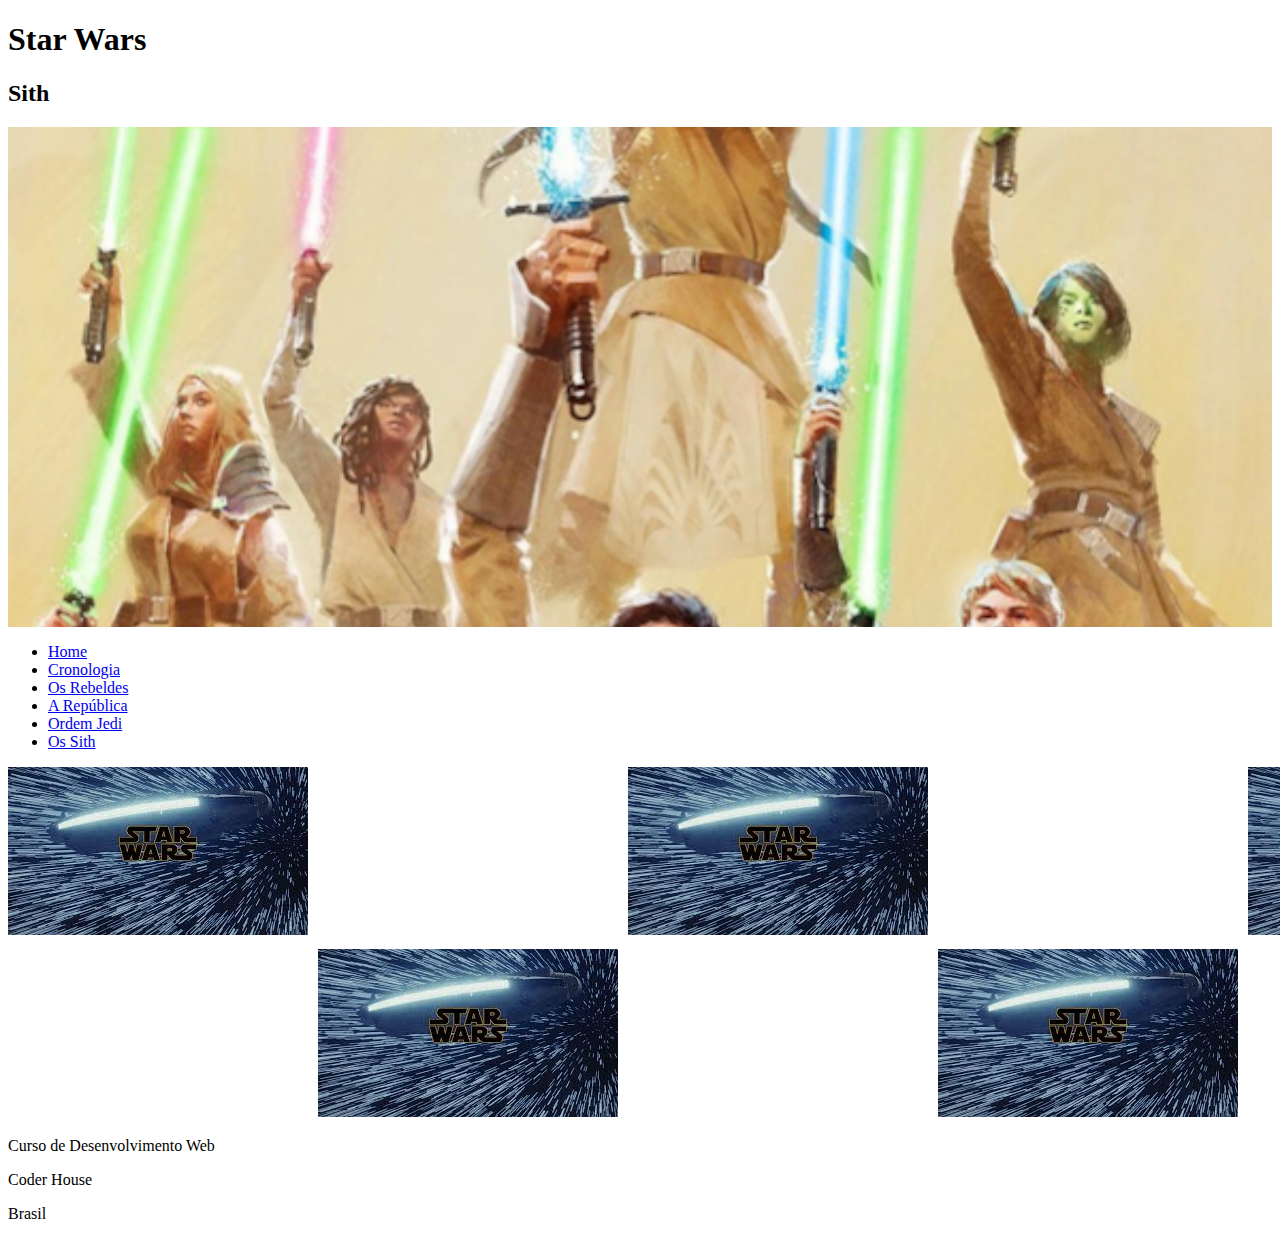
==== index.html @ b2c0b279 "edicoes index" ====
<!DOCTYPE html>
<html lang="pt-br">
<head>
    <meta charset="UTF-8">
    <meta name="viewport" content="width=device-width, initial-scale=1.0">
    <title>Document</title>
    <link rel="stylesheet" href="styleindex.css">
</head>
<body>
    <header>
        <h1>Star Wars</h1>
        <h2>Sith</h2>
    </header>
    <nav>
        <div class="parallax"></div>
        <ul>
            <li><a href="index.html">Home</a></li>
            <li><a href="acronologia.html">Cronologia</a> </li>
            <li><a href="aliancarebelde.html">Os Rebeldes</a> </li>
            <li><a href="republica.html">A República</a></li>
            <li><a href="ordemjedi.html">Ordem Jedi</a></li>
            <li><a href="sith.html">Os Sith</a></li>
        </ul>
    </nav>
    <main>

        <div class="grid">
            <div class="jedi"> <img src="media/images.jfif" alt="os jedi"></div>
            <div class="republica"><img src="media/images.jfif" alt="republica"></div>
            <div class="cronologia"><img src="media/images.jfif" alt="cronologia"></div>
            <div class="rebelde"><img src="media/images.jfif" alt="rebelde"></div>
            <div class="sith"><img src="media/images.jfif" alt="sith"></div>
        </div>
        
    </main>
    <footer>
        <p>Curso de Desenvolvimento Web</p>
        <p>Coder House</p>
        <p>Brasil</p>
    </footer>
</body>
</html>
---- styleindex.css ----
@charset "utf-8";

.parallax {
    height: 500px;
    background-image: url('media/Sem\ título.png');
    background-attachment: fixed;
    background-position: center;
    background-repeat: no-repeat;
    background-size: cover;
}
.grid {
    display: grid;
    grid-template-columns: repeat(5, 1fr);
    gap: 10px; 
    justify-items: center; 
}

.jedi {
    grid-column: 1 / 2;
}

.republica {
    grid-column: 3 / 4;
}

.cronologia {
    grid-column: 5 / 6;
}

.rebelde {
    grid-column: 2/3;
}

.sith {
    grid-column: 4 / 5;
}
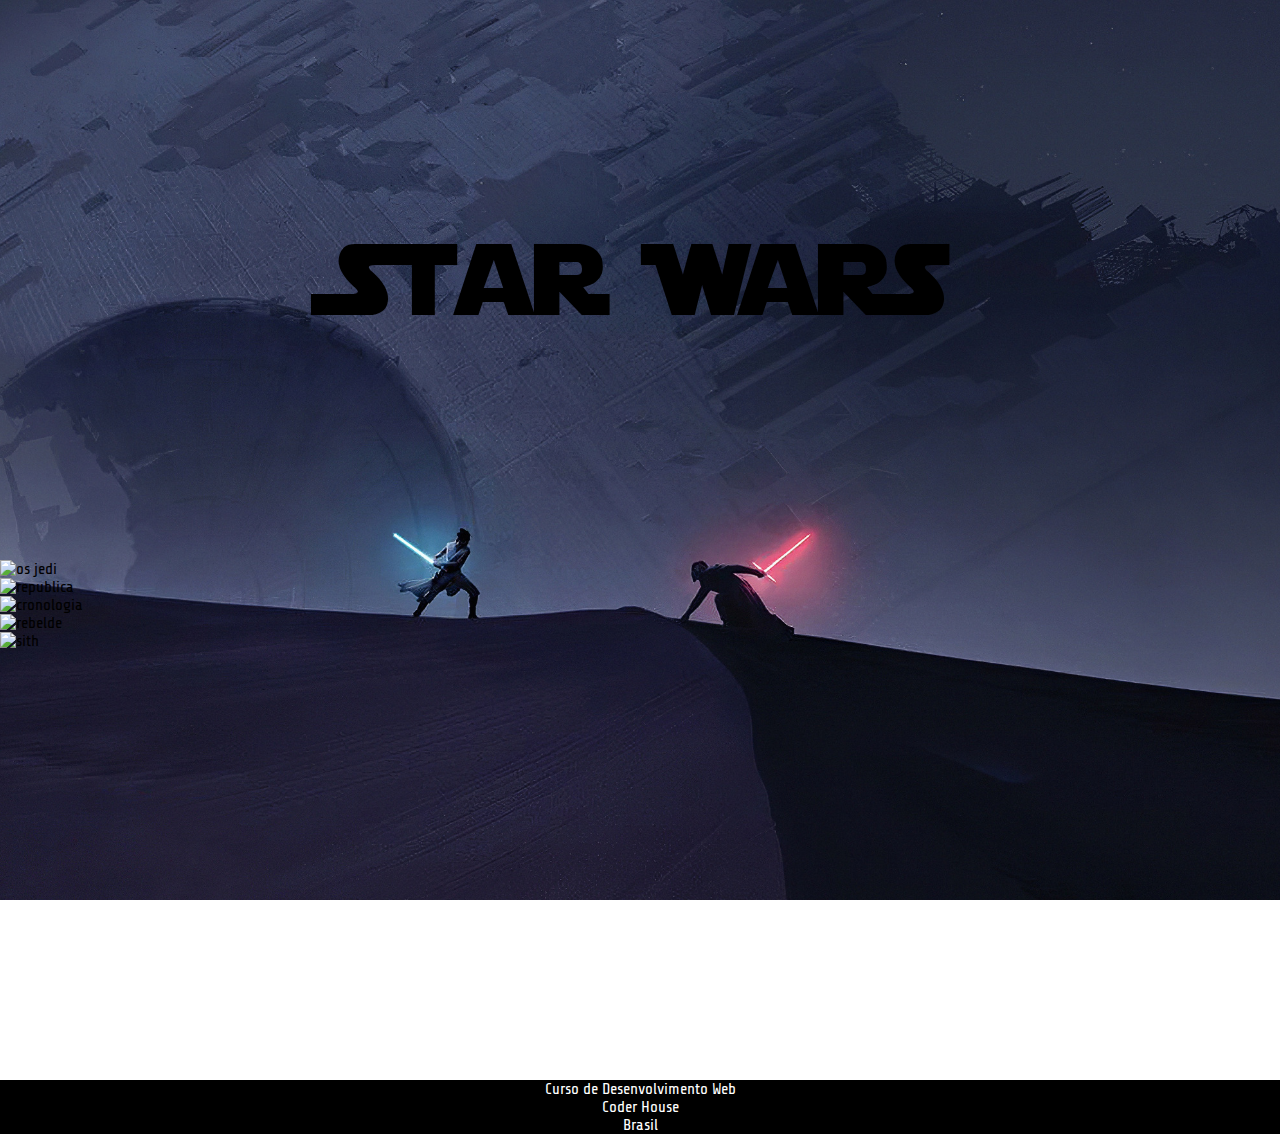
==== commit ba1eb85a: "index pt1" ====
--- a/index.html
+++ b/index.html
@@ -3,33 +3,28 @@
 <head>
     <meta charset="UTF-8">
     <meta name="viewport" content="width=device-width, initial-scale=1.0">
-    <title>Document</title>
+    <title>Star Wars Wiki</title>
     <link rel="stylesheet" href="styleindex.css">
+    <link rel="preconnect" href="https://fonts.googleapis.com">
+    <link rel="preconnect" href="https://fonts.gstatic.com" crossorigin>
+    <link href="https://fonts.googleapis.com/css2?family=Share+Tech&display=swap" rel="stylesheet">
 </head>
 <body>
-    <header>
-        <h1>Star Wars</h1>
-        <h2>Sith</h2>
-    </header>
-    <nav>
-        <div class="parallax"></div>
-        <ul>
-            <li><a href="index.html">Home</a></li>
-            <li><a href="acronologia.html">Cronologia</a> </li>
-            <li><a href="aliancarebelde.html">Os Rebeldes</a> </li>
-            <li><a href="republica.html">A República</a></li>
-            <li><a href="ordemjedi.html">Ordem Jedi</a></li>
-            <li><a href="sith.html">Os Sith</a></li>
-        </ul>
-    </nav>
+    <div class="par">
+        <header>
+            <h1>Star Wars</h1>
+        </header>
+        
+    </div>
+    
     <main>
 
         <div class="grid">
-            <div class="jedi"> <img src="media/images.jfif" alt="os jedi"></div>
-            <div class="republica"><img src="media/images.jfif" alt="republica"></div>
-            <div class="cronologia"><img src="media/images.jfif" alt="cronologia"></div>
-            <div class="rebelde"><img src="media/images.jfif" alt="rebelde"></div>
-            <div class="sith"><img src="media/images.jfif" alt="sith"></div>
+            <div class="jedi"> <img src="media/header.jfif" alt="os jedi"></div>
+            <div class="republica"><img src="media/header.jfif" alt="republica"></div>
+            <div class="cronologia"><img src="media/header.jfif" alt="cronologia"></div>
+            <div class="rebelde"><img src="media/header.jfif" alt="rebelde"></div>
+            <div class="sith"><img src="media/header.jfif" alt="sith"></div>
         </div>
         
     </main>
--- a/styleindex.css
+++ b/styleindex.css
@@ -1,36 +1,66 @@
 @charset "utf-8";
 
-.parallax {
-    height: 500px;
-    background-image: url('media/Sem\ título.png');
+@font-face {
+    font-family: 'Open Sans';
+    src: url('media/Starjedi.ttf') format('truetype');
+  }
+
+  .share-tech-regular {
+    font-family: "Share Tech", sans-serif;
+    font-weight: 400;
+    font-style: normal;
+  }
+
+  *{ 
+    margin: 0px;
+    padding: 0px;
+    font-family: "Share Tech", sans-serif;
+    font-weight: 400;
+    font-style: normal;
+  }
+
+  .par {
+    background-image: url(media/headerpc.jpg);
+    min-height: 500px;
     background-attachment: fixed;
     background-position: center;
     background-repeat: no-repeat;
     background-size: cover;
-}
-.grid {
-    display: grid;
-    grid-template-columns: repeat(5, 1fr);
-    gap: 10px; 
-    justify-items: center; 
-}
+    z-index: -1;
+    width: 100%;
+    padding: 20px 0;
+    display: flex;
+    justify-content: center;
+    align-items: center;
+  }
 
-.jedi {
-    grid-column: 1 / 2;
-}
+  .par h1 {
+    font-family: 'Open Sans'; 
+    font-size: 100px;
+    align-self: center;
+    z-index: 1;
+  }
 
-.republica {
-    grid-column: 3 / 4;
-}
+  main {
+    background-image: url(media/headerpc.jpg);
+    min-height: 500px;
+    background-attachment: fixed;
+    background-position: center;
+    background-repeat: no-repeat;
+    background-size: cover;
+    z-index: -1;
+    width: 100%;
+    padding: 20px 0;
+    display: flex;
+    height: 80;
+  }
 
-.cronologia {
-    grid-column: 5 / 6;
-}
+  footer {
+    background-color: black;
+    color: white;
+    align-items: center;
+    text-align: center;
+    height: 10%;
+  }
 
-.rebelde {
-    grid-column: 2/3;
-}
-
-.sith {
-    grid-column: 4 / 5;
-}+ 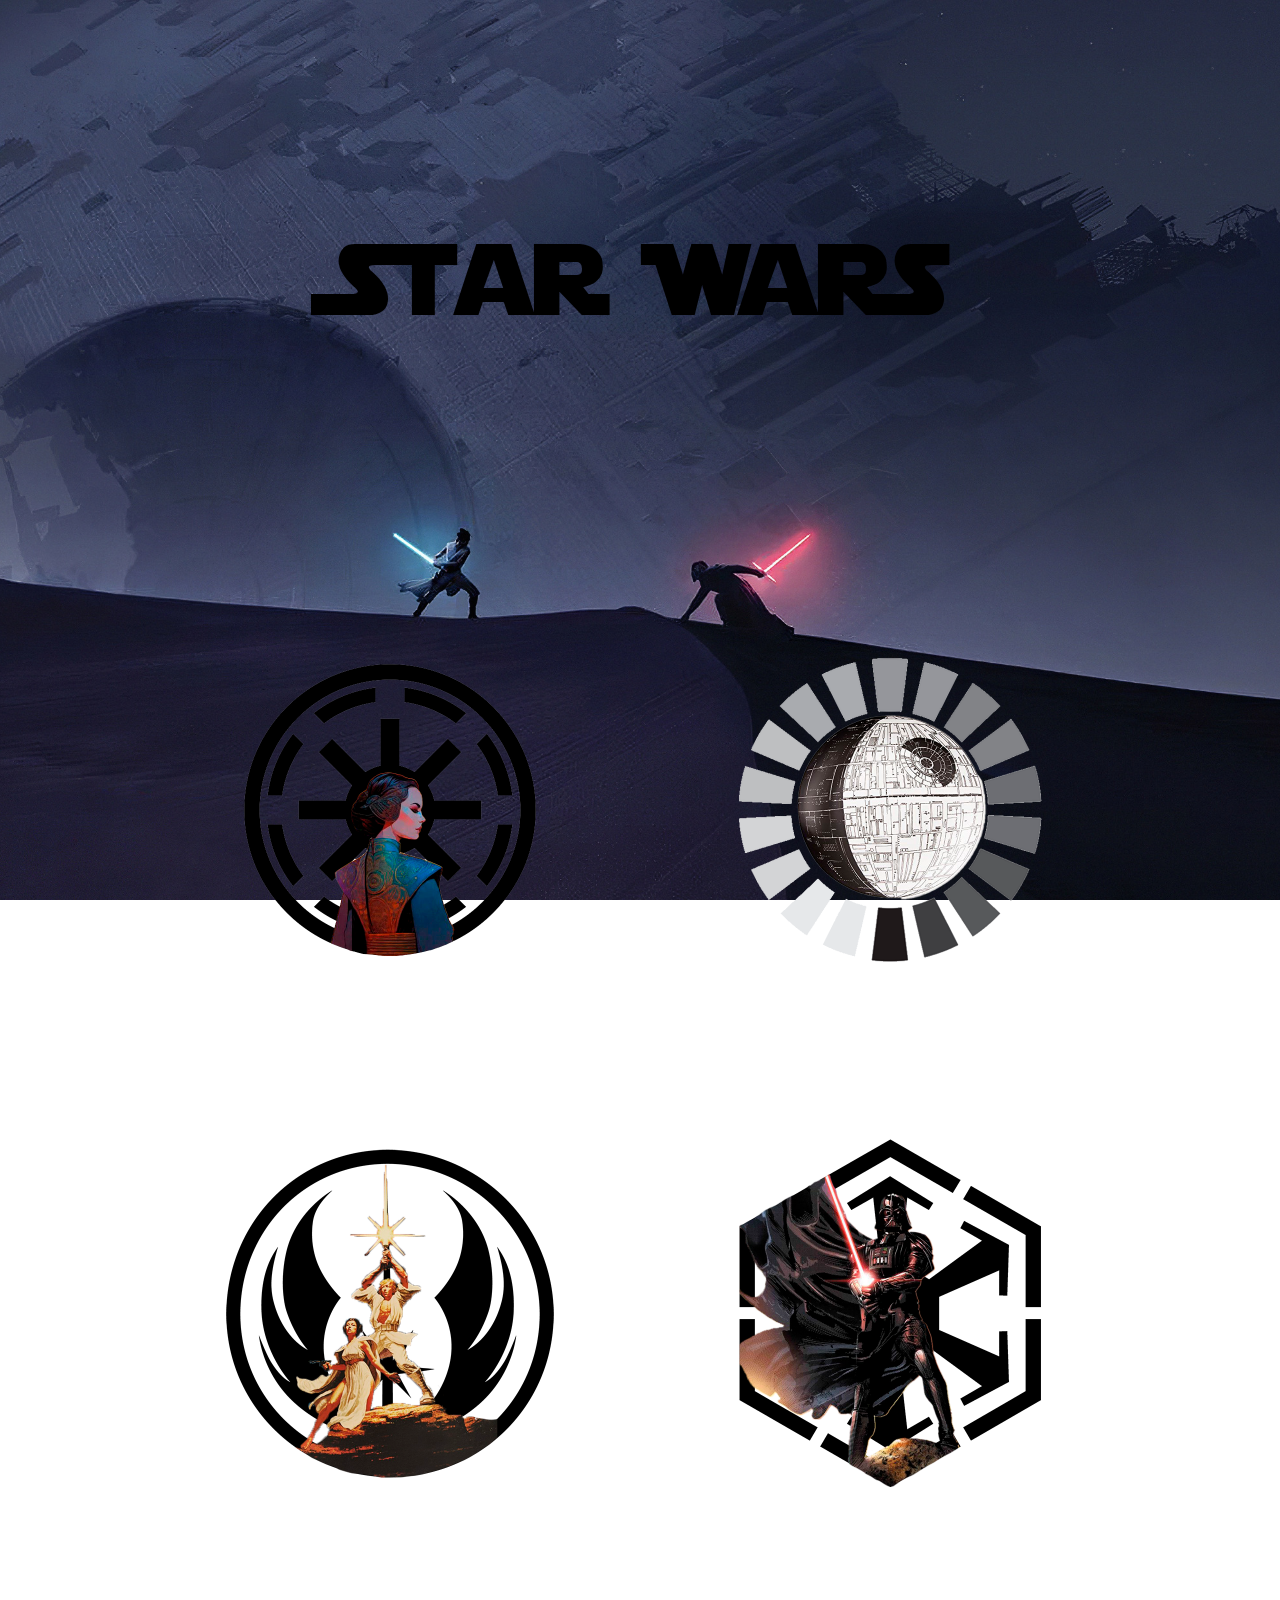
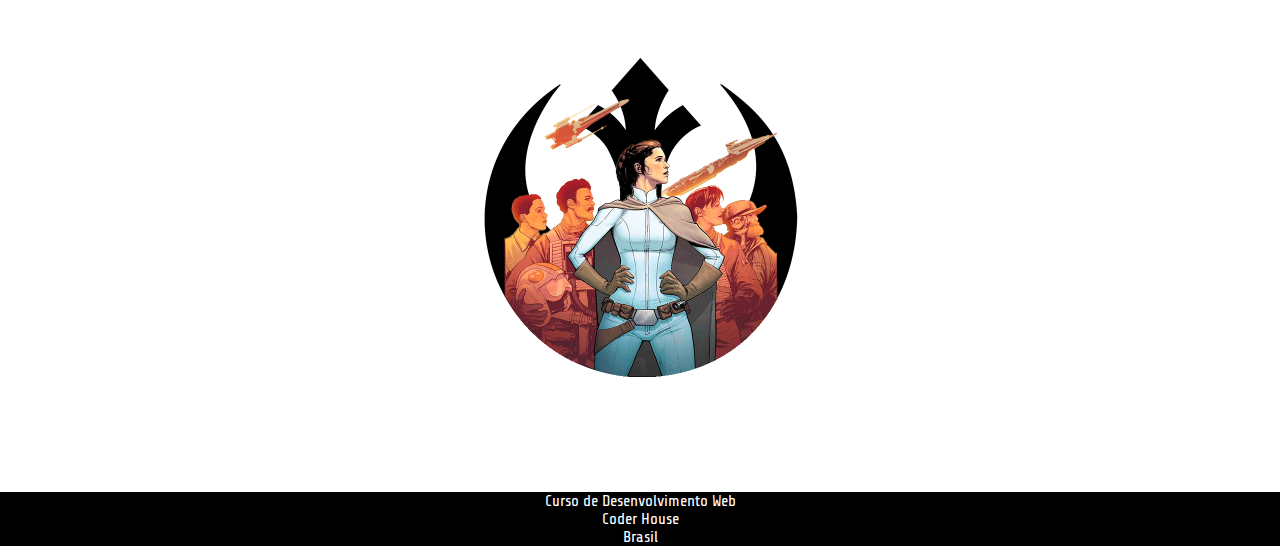
==== commit a7916aae: "index" ====
--- a/index.html
+++ b/index.html
@@ -4,6 +4,7 @@
     <meta charset="UTF-8">
     <meta name="viewport" content="width=device-width, initial-scale=1.0">
     <title>Star Wars Wiki</title>
+    <link rel="shortcut icon" href="favicon.ico" type="image/x-icon">
     <link rel="stylesheet" href="styleindex.css">
     <link rel="preconnect" href="https://fonts.googleapis.com">
     <link rel="preconnect" href="https://fonts.gstatic.com" crossorigin>
@@ -14,18 +15,30 @@
         <header>
             <h1>Star Wars</h1>
         </header>
-        
     </div>
     
     <main>
 
-        <div class="grid">
-            <div class="jedi"> <img src="media/header.jfif" alt="os jedi"></div>
-            <div class="republica"><img src="media/header.jfif" alt="republica"></div>
-            <div class="cronologia"><img src="media/header.jfif" alt="cronologia"></div>
-            <div class="rebelde"><img src="media/header.jfif" alt="rebelde"></div>
-            <div class="sith"><img src="media/header.jfif" alt="sith"></div>
-        </div>
+        <section class="pai-flex">
+
+            <div class="republica">
+                <a href="republica.html"><img src="media/Republic.png" width="500" height="500"></a>
+            </div>
+    
+            <div class="Cronologia">
+                <a href="acronologia.html"><img src="media/Cronologia.png" width="500" height="500"></a>
+            </div>
+    
+            <div class="Jedi">
+                <a href="ordemjedi.html"><img src="media/Jedi.png" width="500" height="500"></a>
+            </div>
+    
+            <div class="Sith">
+                <a href="sith.html"><img src="media/Siths.png" width="500" height="500"></a>
+            </div>
+            <div class="rebeldes">
+                <a href="aliancarebelde.html"><img src="media/Rebeldes.png" width="500" height="500"></a>
+            </div>
         
     </main>
     <footer>
--- a/styleindex.css
+++ b/styleindex.css
@@ -17,6 +17,8 @@
     font-family: "Share Tech", sans-serif;
     font-weight: 400;
     font-style: normal;
+    background-color: transparent;
+
   }
 
   .par {
@@ -63,4 +65,9 @@
     height: 10%;
   }
 
- +  .pai-flex {
+    display: flex;
+    flex-flow: row wrap;
+    justify-content: center;
+    align-content: space-around;
+}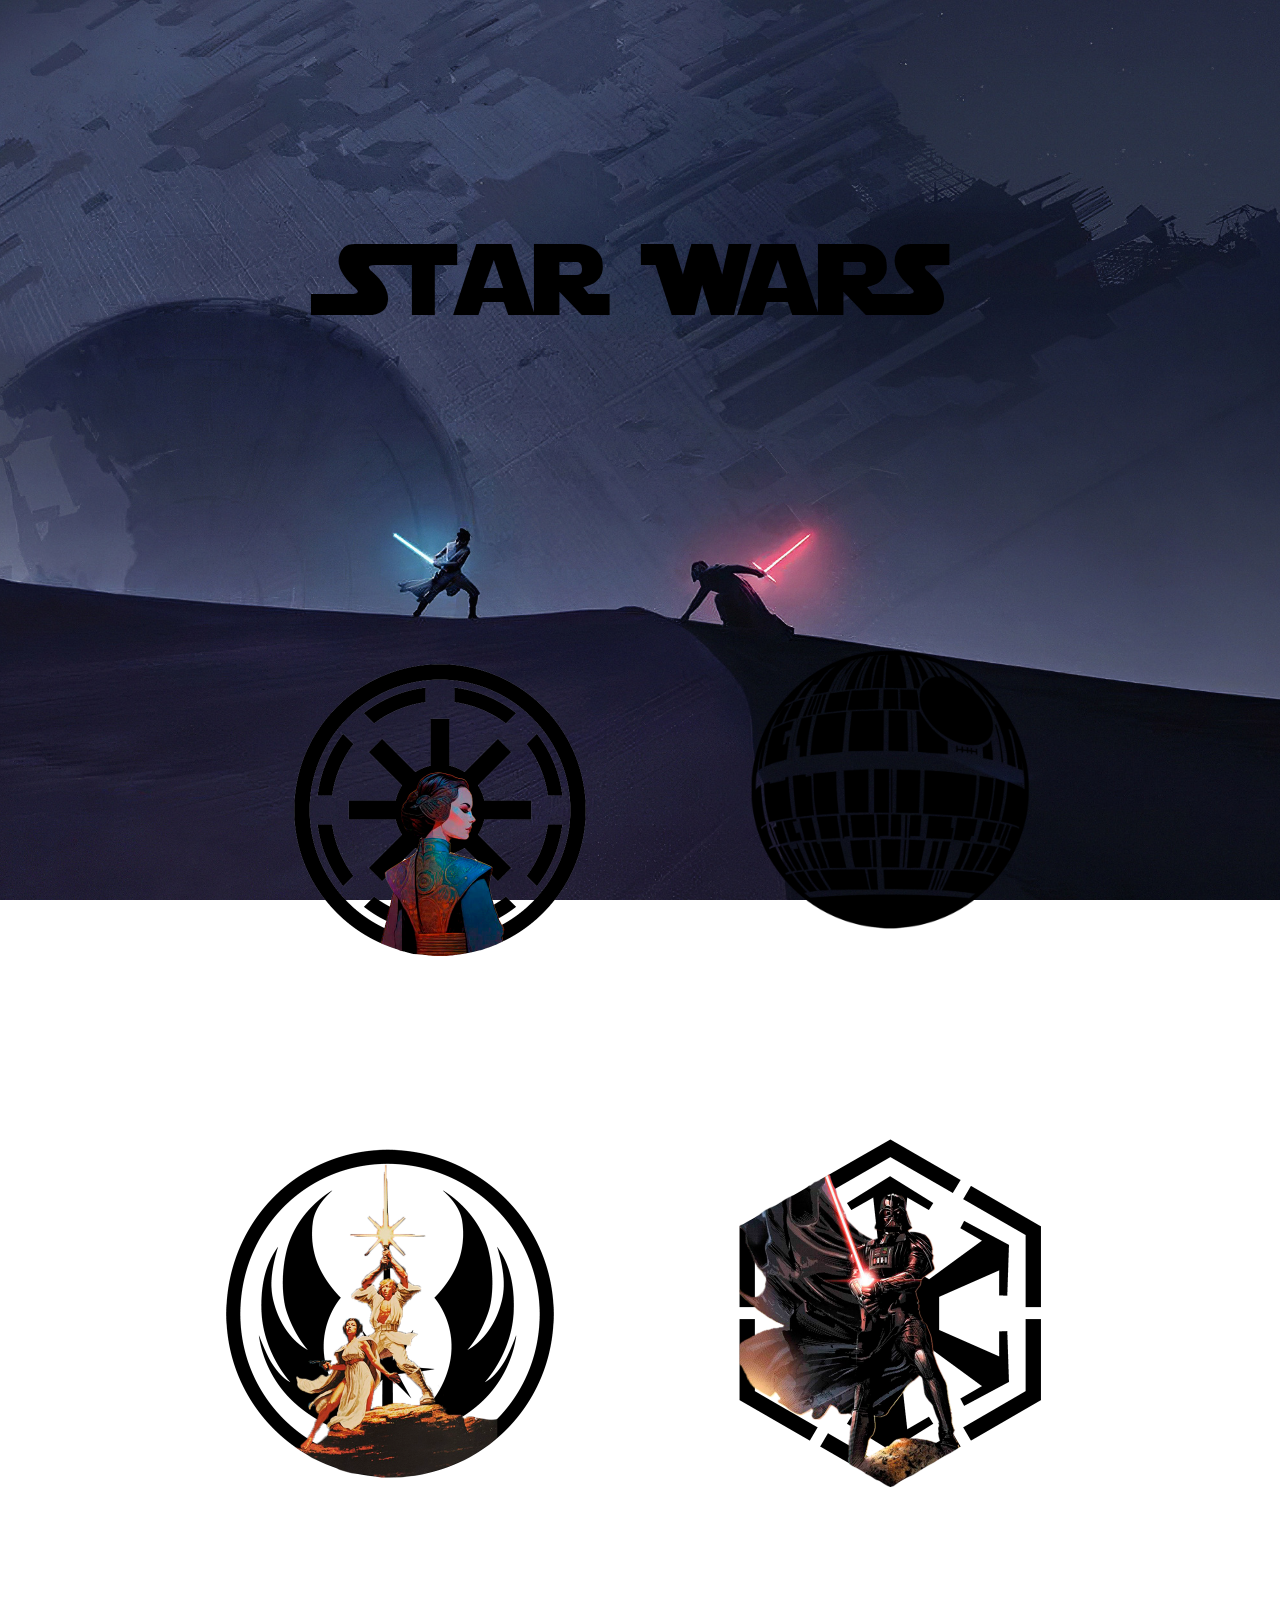
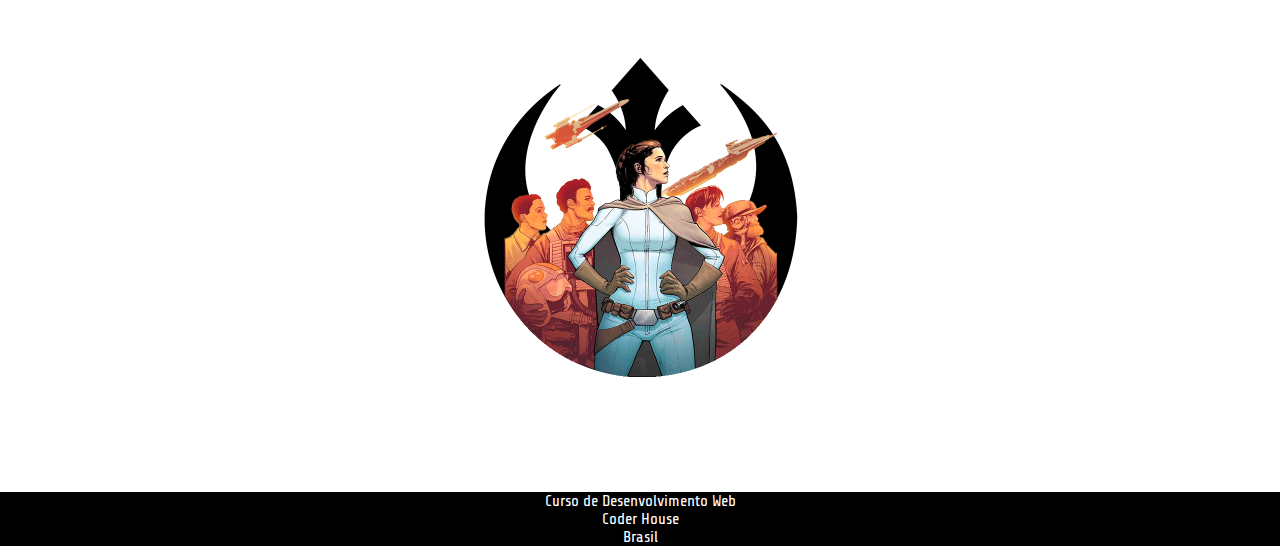
==== commit 46bcaf54: "16-05 joao e richard" ====
--- a/index.html
+++ b/index.html
@@ -4,7 +4,6 @@
     <meta charset="UTF-8">
     <meta name="viewport" content="width=device-width, initial-scale=1.0">
     <title>Star Wars Wiki</title>
-    <link rel="shortcut icon" href="favicon.ico" type="image/x-icon">
     <link rel="stylesheet" href="styleindex.css">
     <link rel="preconnect" href="https://fonts.googleapis.com">
     <link rel="preconnect" href="https://fonts.gstatic.com" crossorigin>
@@ -26,7 +25,7 @@
             </div>
     
             <div class="Cronologia">
-                <a href="acronologia.html"><img src="media/Cronologia.png" width="500" height="500"></a>
+                <a href="acronologia.html"><img src="media/Cronologia.png" width="400" height="400"></a>
             </div>
     
             <div class="Jedi">
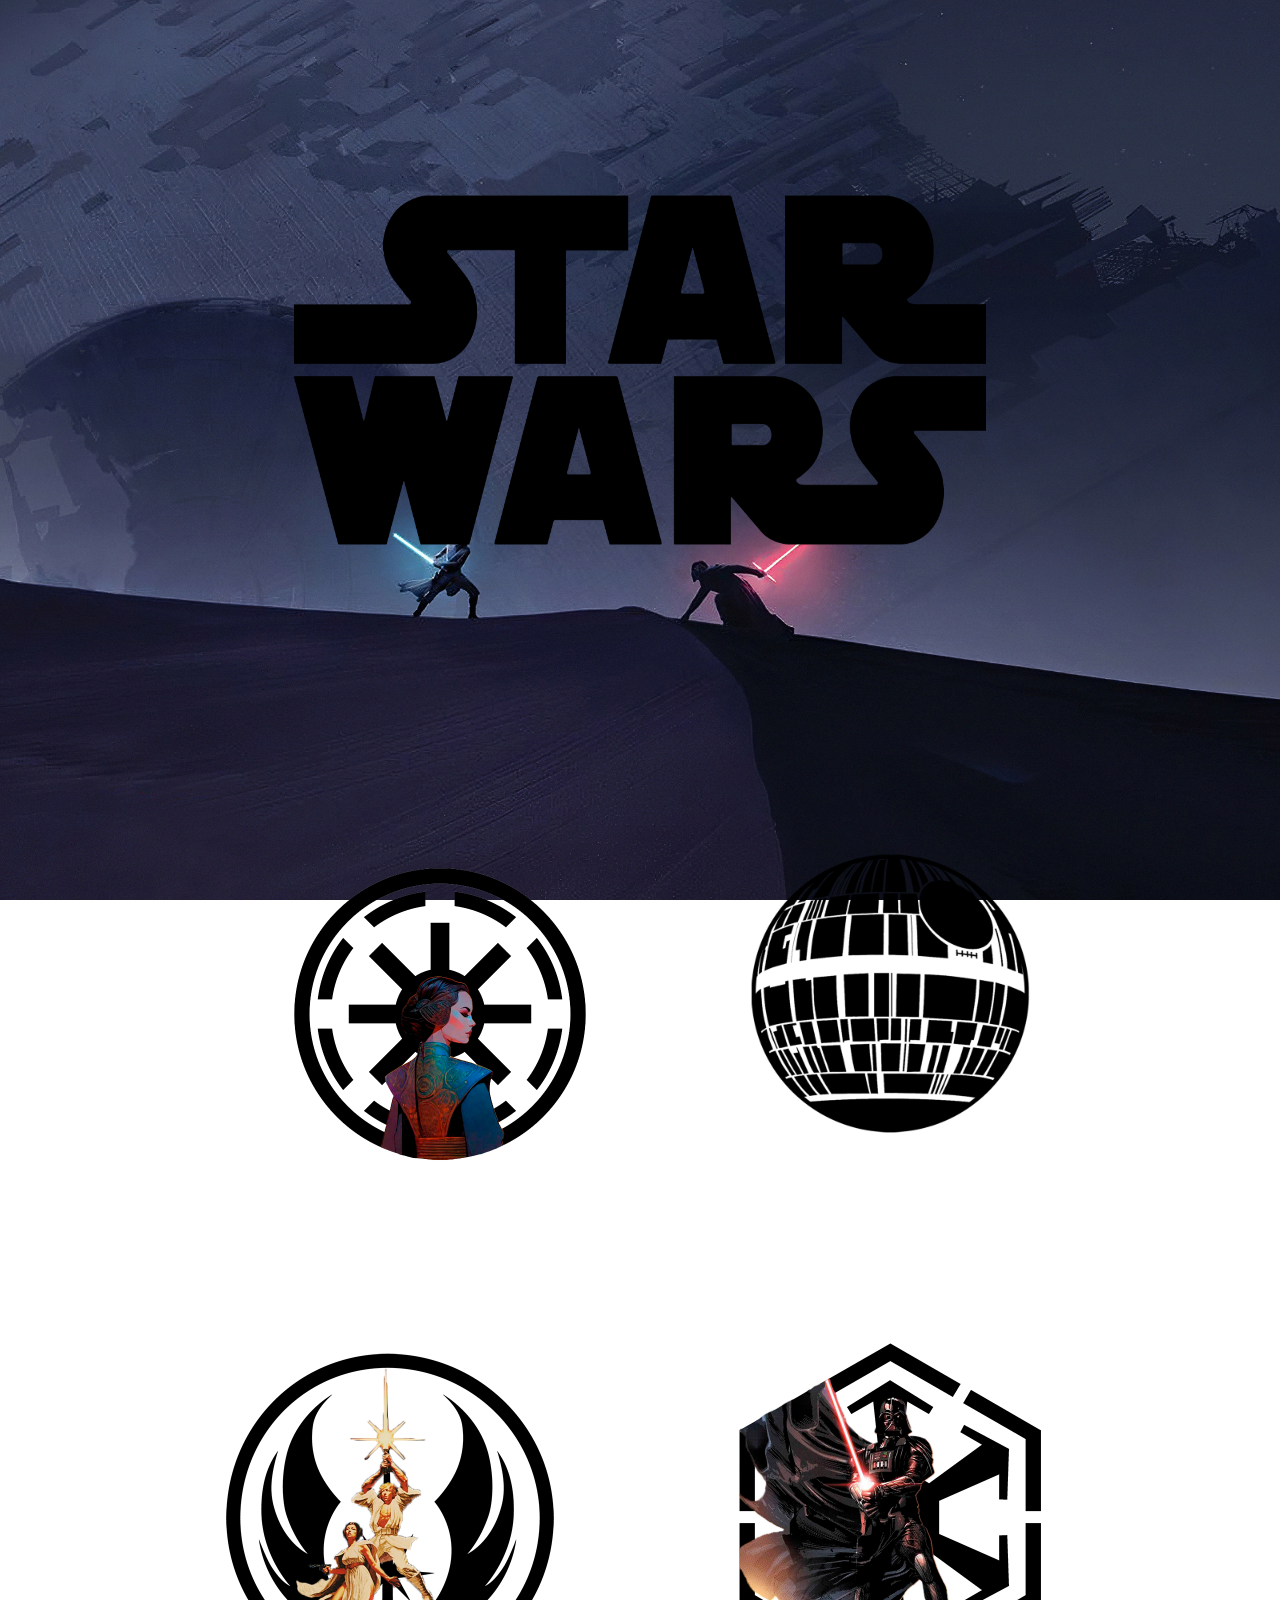
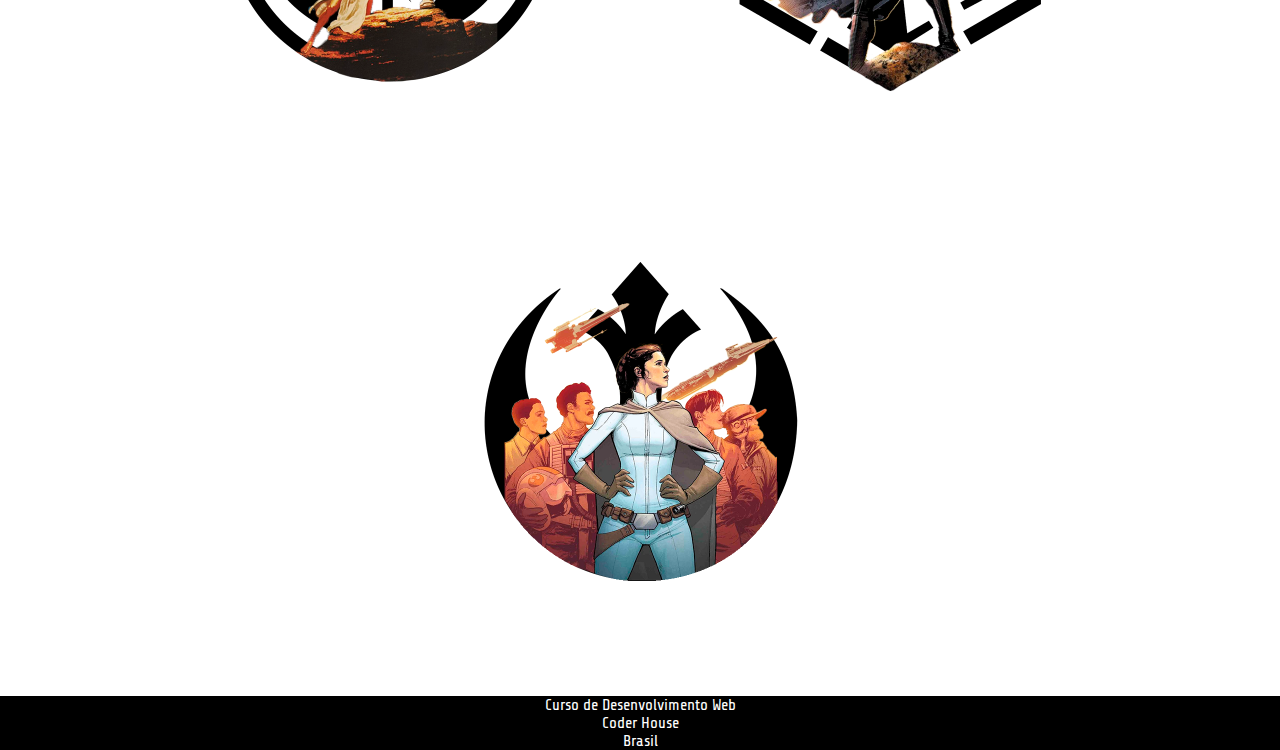
==== commit 835c5f44: "Joao Jedi 16-06" ====
--- a/index.html
+++ b/index.html
@@ -12,7 +12,7 @@
 <body>
     <div class="par">
         <header>
-            <h1>Star Wars</h1>
+            <a href="index.html"><img src="media/StarWarsMainLogo.png" alt="Star Wars" width="900" height="700"></a>
         </header>
     </div>
     
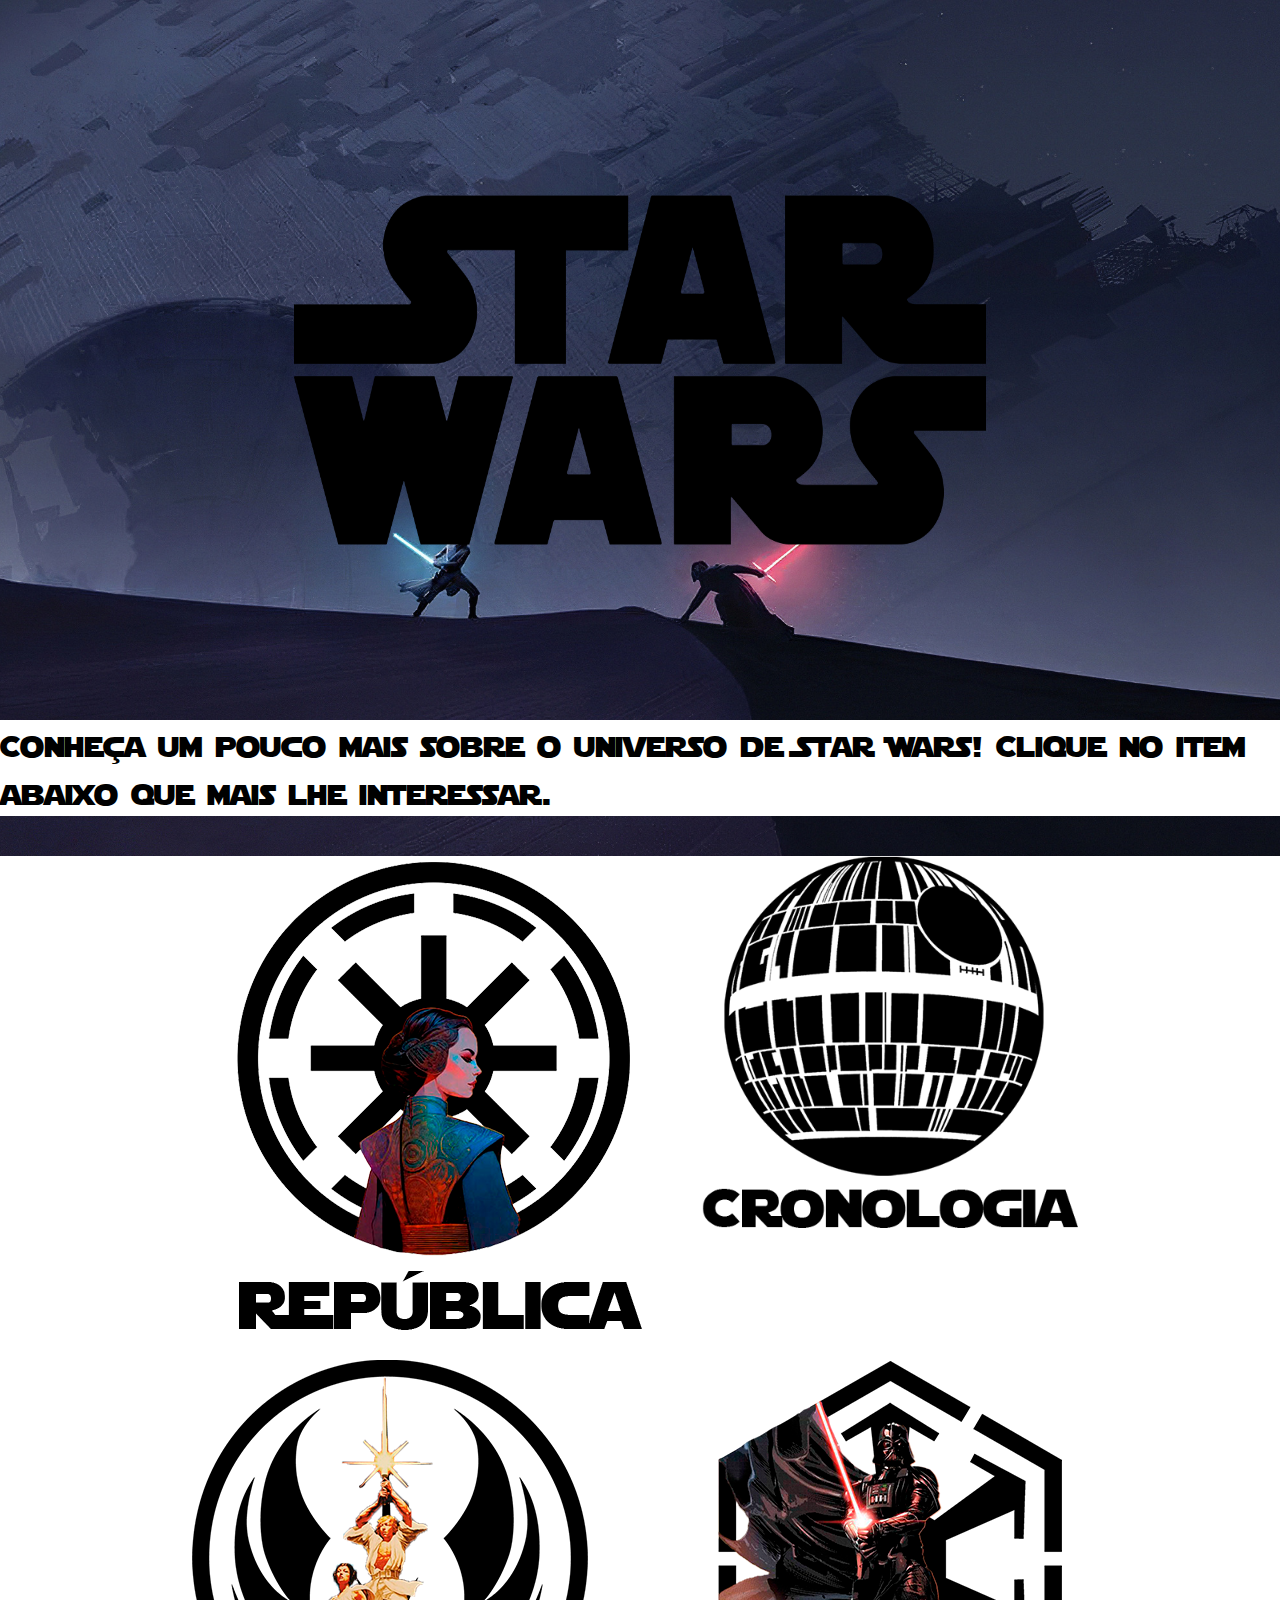
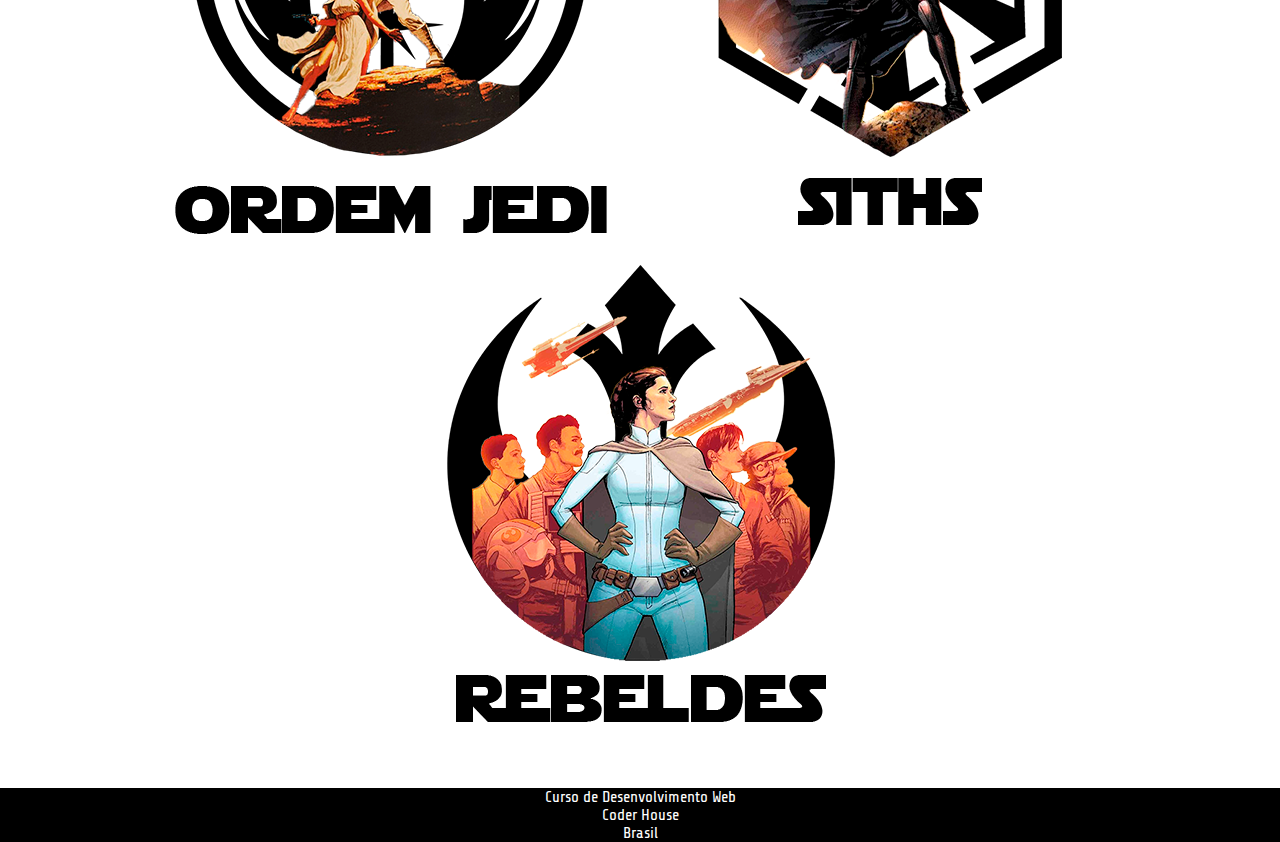
==== commit 1aca82c0: "Mudanças Index" ====
--- a/index.html
+++ b/index.html
@@ -12,7 +12,9 @@
 <body>
     <div class="par">
         <header>
-            <a href="index.html"><img src="media/StarWarsMainLogo.png" alt="Star Wars" width="900" height="700"></a>
+            <a href="index.html"><img class = principal src="media/StarWarsMainLogo.png" alt="Star Wars" width="900" height="700" ></a>
+            <h1>Conheça um pouco mais sobre o universo de Star Wars! Clique no item abaixo que mais lhe interessar.</h1>
+
         </header>
     </div>
     
--- a/styleindex.css
+++ b/styleindex.css
@@ -38,9 +38,10 @@
 
   .par h1 {
     font-family: 'Open Sans'; 
-    font-size: 100px;
+    font-size: 29px;
     align-self: center;
     z-index: 1;
+    background-color: white;
   }
 
   main {
@@ -70,4 +71,11 @@
     flex-flow: row wrap;
     justify-content: center;
     align-content: space-around;
+    background-color: white;
+}
+
+.principal {
+    display: block;
+    margin-left: auto;
+    margin-right: auto;
 }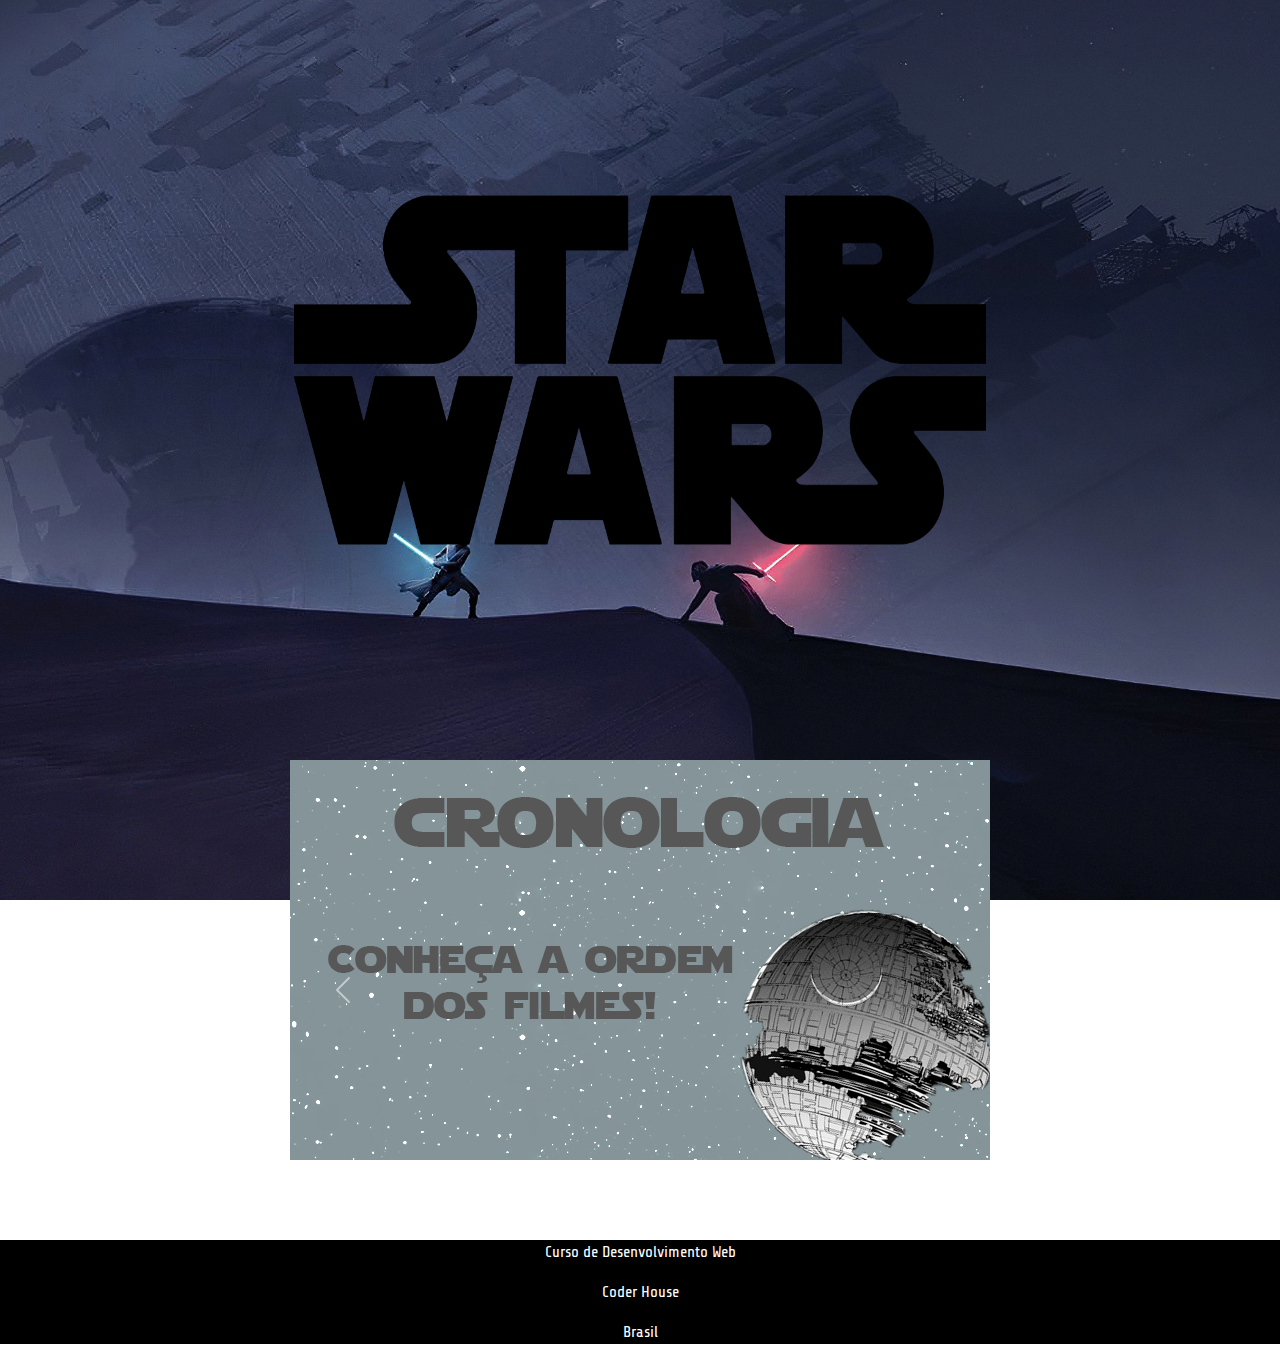
==== commit d8ff13e8: "Atualização Index" ====
--- a/index.html
+++ b/index.html
@@ -8,39 +8,70 @@
     <link rel="preconnect" href="https://fonts.googleapis.com">
     <link rel="preconnect" href="https://fonts.gstatic.com" crossorigin>
     <link href="https://fonts.googleapis.com/css2?family=Share+Tech&display=swap" rel="stylesheet">
+    <link href="https://cdn.jsdelivr.net/npm/bootstrap@5.3.3/dist/css/bootstrap.min.css" rel="stylesheet" integrity="sha384-QWTKZyjpPEjISv5WaRU9OFeRpok6YctnYmDr5pNlyT2bRjXh0JMhjY6hW+ALEwIH" crossorigin="anonymous">
 </head>
 <body>
+    <script src="https://cdn.jsdelivr.net/npm/bootstrap@5.3.3/dist/js/bootstrap.bundle.min.js" integrity="sha384-YvpcrYf0tY3lHB60NNkmXc5s9fDVZLESaAA55NDzOxhy9GkcIdslK1eN7N6jIeHz" crossorigin="anonymous"></script>
     <div class="par">
         <header>
             <a href="index.html"><img class = principal src="media/StarWarsMainLogo.png" alt="Star Wars" width="900" height="700" ></a>
-            <h1>Conheça um pouco mais sobre o universo de Star Wars! Clique no item abaixo que mais lhe interessar.</h1>
-
         </header>
     </div>
     
     <main>
 
-        <section class="pai-flex">
+        <div id="carouselExampleCaptions" class="carousel slide">
+            <div class="carousel-indicators">
+              <button type="button" data-bs-target="#carouselExampleCaptions" data-bs-slide-to="0" class="active" aria-current="true" aria-label="Slide 1"></button>
+              <button type="button" data-bs-target="#carouselExampleCaptions" data-bs-slide-to="1" aria-label="Slide 2"></button>
+              <button type="button" data-bs-target="#carouselExampleCaptions" data-bs-slide-to="2" aria-label="Slide 3"></button>
+              <button type="button" data-bs-target="#carouselExampleCaptions" data-bs-slide-to="3" aria-label="Slide 4"></button>
+              <button type="button" data-bs-target="#carouselExampleCaptions" data-bs-slide-to="4" aria-label="Slide 5"></button>
 
-            <div class="republica">
-                <a href="republica.html"><img src="media/Republic.png" width="500" height="500"></a>
             </div>
-    
-            <div class="Cronologia">
-                <a href="acronologia.html"><img src="media/Cronologia.png" width="400" height="400"></a>
+            <div class="carousel-inner">
+
+              <div class="carousel-item active">
+                <a href="acronologia.html"><img src="media/Cronologia.png" class="d-block w-100" alt="..."></a>
+                <div class="carousel-caption d-none d-md-block">
+
+                </div>
+              </div>
+              <div class="carousel-item">
+                <a href="ordemjedi.html"><img src="media/PosterOrdemJedi.png" class="d-block w-100" alt="..."></a>
+                <div class="carousel-caption d-none d-md-block">
+
+                </div>
+              </div>
+              <div class="carousel-item">
+                <a href="aliancarebelde.html"><img src="media/Rebeldes.png" class="d-block w-100" alt="..."></a>
+                <div class="carousel-caption d-none d-md-block">
+
+                </div>
+              </div>
+              <div class="carousel-item">
+                <a href="republica.html"><img src="media/Republica.png" class="d-block w-100" alt="..."></a>
+                <div class="carousel-caption d-none d-md-block">
+
+                </div>
+              </div>
+              <div class="carousel-item">
+                <a href="sith.html"><img src="media/Siths.png" class="d-block w-100" alt="..."></a>
+                <div class="carousel-caption d-none d-md-block">
+
+                </div>
+              </div>
+
             </div>
-    
-            <div class="Jedi">
-                <a href="ordemjedi.html"><img src="media/Jedi.png" width="500" height="500"></a>
-            </div>
-    
-            <div class="Sith">
-                <a href="sith.html"><img src="media/Siths.png" width="500" height="500"></a>
-            </div>
-            <div class="rebeldes">
-                <a href="aliancarebelde.html"><img src="media/Rebeldes.png" width="500" height="500"></a>
-            </div>
-        
+            <button class="carousel-control-prev" type="button" data-bs-target="#carouselExampleCaptions" data-bs-slide="prev">
+              <span class="carousel-control-prev-icon" aria-hidden="true"></span>
+              <span class="visually-hidden">Previous</span>
+            </button>
+            <button class="carousel-control-next" type="button" data-bs-target="#carouselExampleCaptions" data-bs-slide="next">
+              <span class="carousel-control-next-icon" aria-hidden="true"></span>
+              <span class="visually-hidden">Next</span>
+            </button>
+          </div>
     </main>
     <footer>
         <p>Curso de Desenvolvimento Web</p>
--- a/styleindex.css
+++ b/styleindex.css
@@ -18,6 +18,8 @@
     font-weight: 400;
     font-style: normal;
     background-color: transparent;
+    margin-left: auto;
+    margin-right: auto;
 
   }
 
@@ -41,7 +43,7 @@
     font-size: 29px;
     align-self: center;
     z-index: 1;
-    background-color: white;
+    color: white;
   }
 
   main {
@@ -71,7 +73,6 @@
     flex-flow: row wrap;
     justify-content: center;
     align-content: space-around;
-    background-color: white;
 }
 
 .principal {
